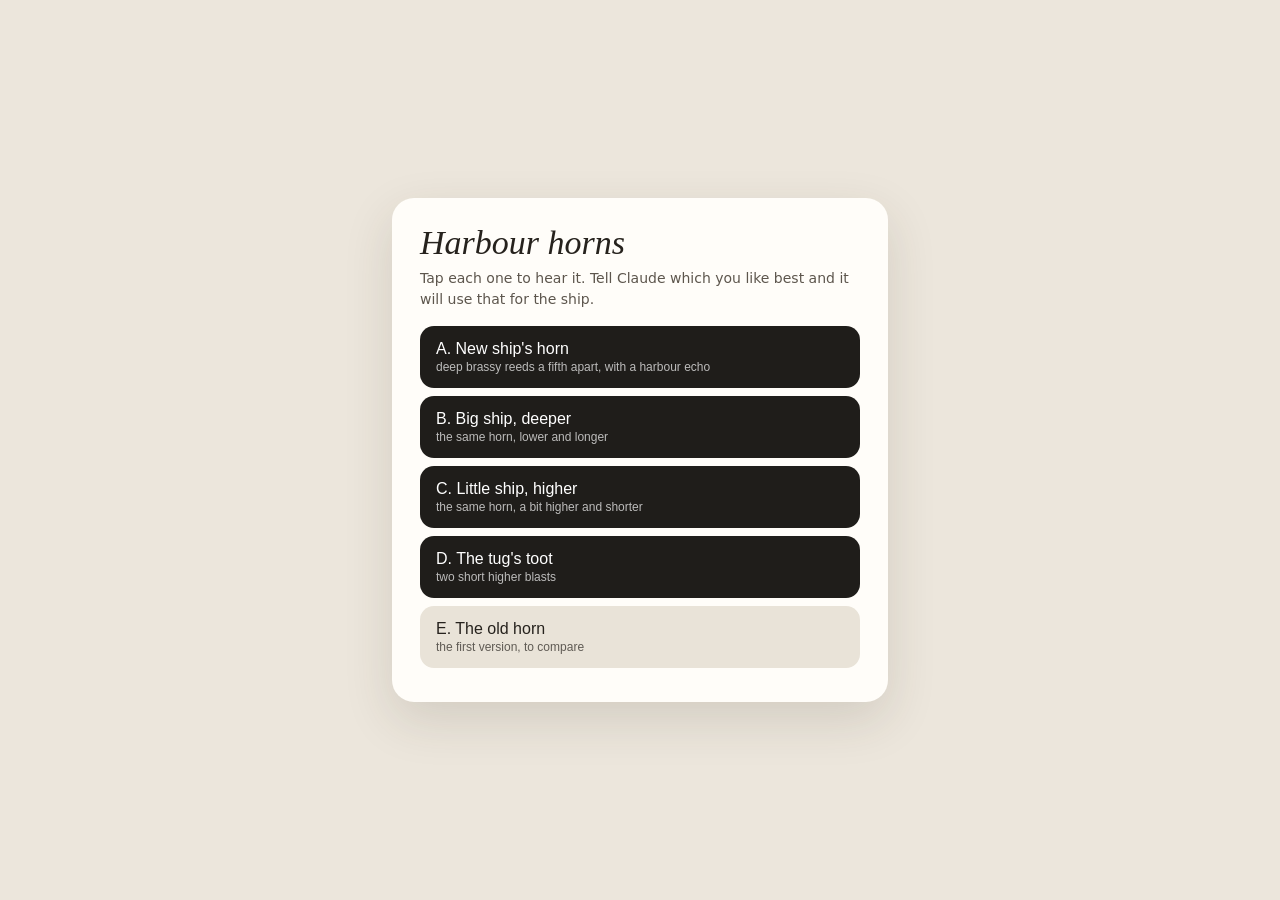
==== dev/horns.html @ f937798f "Fix flickering peg tops (no coplanar faces); a richer ship's horn with a harbour echo, and a horn co" ====
<!doctype html>
<html lang="en-GB"><head><meta charset="utf-8"><meta name="viewport" content="width=device-width,initial-scale=1">
<title>Harbour horns</title>
<style>
body{margin:0;min-height:100vh;display:grid;place-items:center;background:#ece6dc;font-family:system-ui,sans-serif;color:#26221d}
.card{background:#fffdf9;border-radius:22px;padding:26px 28px;box-shadow:0 18px 50px rgba(60,50,35,.14);max-width:440px}
h1{font-family:Georgia,serif;font-style:italic;font-weight:400;font-size:34px;margin:0 0 6px}
p{color:#5d564d;font-size:14px;line-height:1.5;margin:0 0 16px}
button{display:block;width:100%;margin:8px 0;padding:14px 16px;border:0;border-radius:14px;background:#1f1d1a;color:#fff;font-size:16px;text-align:left;cursor:pointer}
button small{display:block;opacity:.7;font-size:12px;margin-top:2px}
button.old{background:#e9e3d8;color:#26221d}
</style></head><body>
<div class="card">
  <h1>Harbour horns</h1>
  <p>Tap each one to hear it. Tell Claude which you like best and it will use that for the ship.</p>
  <button data-h="new">A. New ship's horn<small>deep brassy reeds a fifth apart, with a harbour echo</small></button>
  <button data-h="deep">B. Big ship, deeper<small>the same horn, lower and longer</small></button>
  <button data-h="high">C. Little ship, higher<small>the same horn, a bit higher and shorter</small></button>
  <button data-h="tug">D. The tug's toot<small>two short higher blasts</small></button>
  <button class="old" data-h="old">E. The old horn<small>the first version, to compare</small></button>
</div>
<script type="module">
import { initAudio, ensureAudio, horn, hornOld, toot } from '../js/audio.js';
initAudio();
const play = {
  new: () => horn(2.6),
  deep: () => horn(3.2, { f: 65.4, level: 0.6 }),
  high: () => horn(2.0, { f: 110, level: 0.5 }),
  tug: () => toot(),
  old: () => hornOld(),
};
document.querySelectorAll('[data-h]').forEach(b => b.addEventListener('click', () => {
  const c = ensureAudio();
  const go = () => play[b.dataset.h]();
  if (c && c.state !== 'running') c.resume().then(go); else go();
}));
if (new URLSearchParams(location.search).has('selftest')) {
  const c = ensureAudio();
  (c.state === 'running' ? Promise.resolve() : c.resume()).then(() => {
    for (const k of Object.keys(play)) play[k]();
    console.log('HORNS played all, context', c.state);
    import('./shotkit.js').then(m => setTimeout(m.shotReady, 1500));
  });
}
</script>
</body></html>
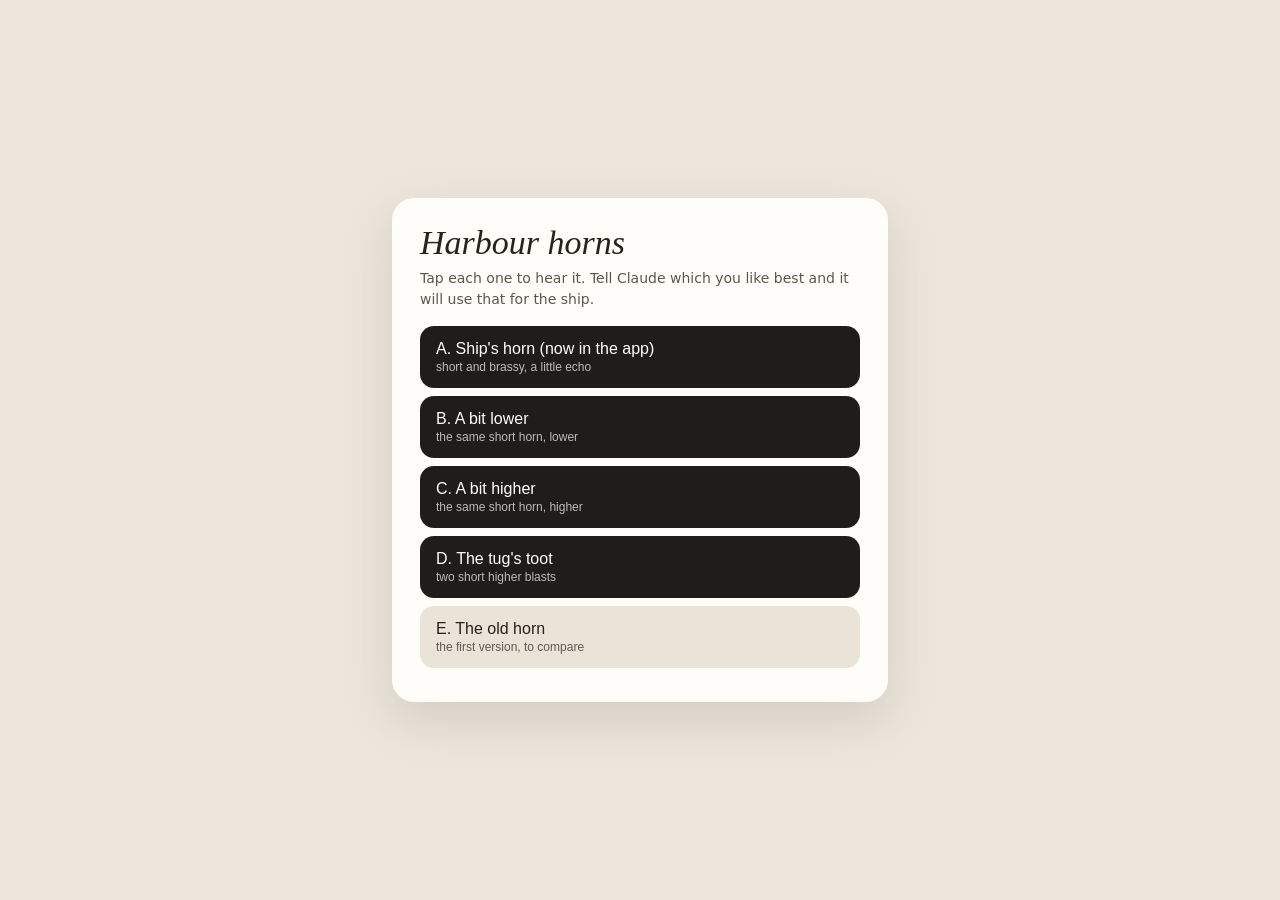
==== commit e4c34d03: "Horn: short (1.4 s), higher (C3 with a fifth above) and much less echo Co-Authored-By: Claude Opus 5" ====
--- a/dev/horns.html
+++ b/dev/horns.html
@@ -13,9 +13,9 @@
 <div class="card">
   <h1>Harbour horns</h1>
   <p>Tap each one to hear it. Tell Claude which you like best and it will use that for the ship.</p>
-  <button data-h="new">A. New ship's horn<small>deep brassy reeds a fifth apart, with a harbour echo</small></button>
-  <button data-h="deep">B. Big ship, deeper<small>the same horn, lower and longer</small></button>
-  <button data-h="high">C. Little ship, higher<small>the same horn, a bit higher and shorter</small></button>
+  <button data-h="new">A. Ship's horn (now in the app)<small>short and brassy, a little echo</small></button>
+  <button data-h="deep">B. A bit lower<small>the same short horn, lower</small></button>
+  <button data-h="high">C. A bit higher<small>the same short horn, higher</small></button>
   <button data-h="tug">D. The tug's toot<small>two short higher blasts</small></button>
   <button class="old" data-h="old">E. The old horn<small>the first version, to compare</small></button>
 </div>
@@ -23,9 +23,9 @@
 import { initAudio, ensureAudio, horn, hornOld, toot } from '../js/audio.js';
 initAudio();
 const play = {
-  new: () => horn(2.6),
-  deep: () => horn(3.2, { f: 65.4, level: 0.6 }),
-  high: () => horn(2.0, { f: 110, level: 0.5 }),
+  new: () => horn(),
+  deep: () => horn(1.4, { f: 98 }),
+  high: () => horn(1.2, { f: 164.8, level: 0.5 }),
   tug: () => toot(),
   old: () => hornOld(),
 };
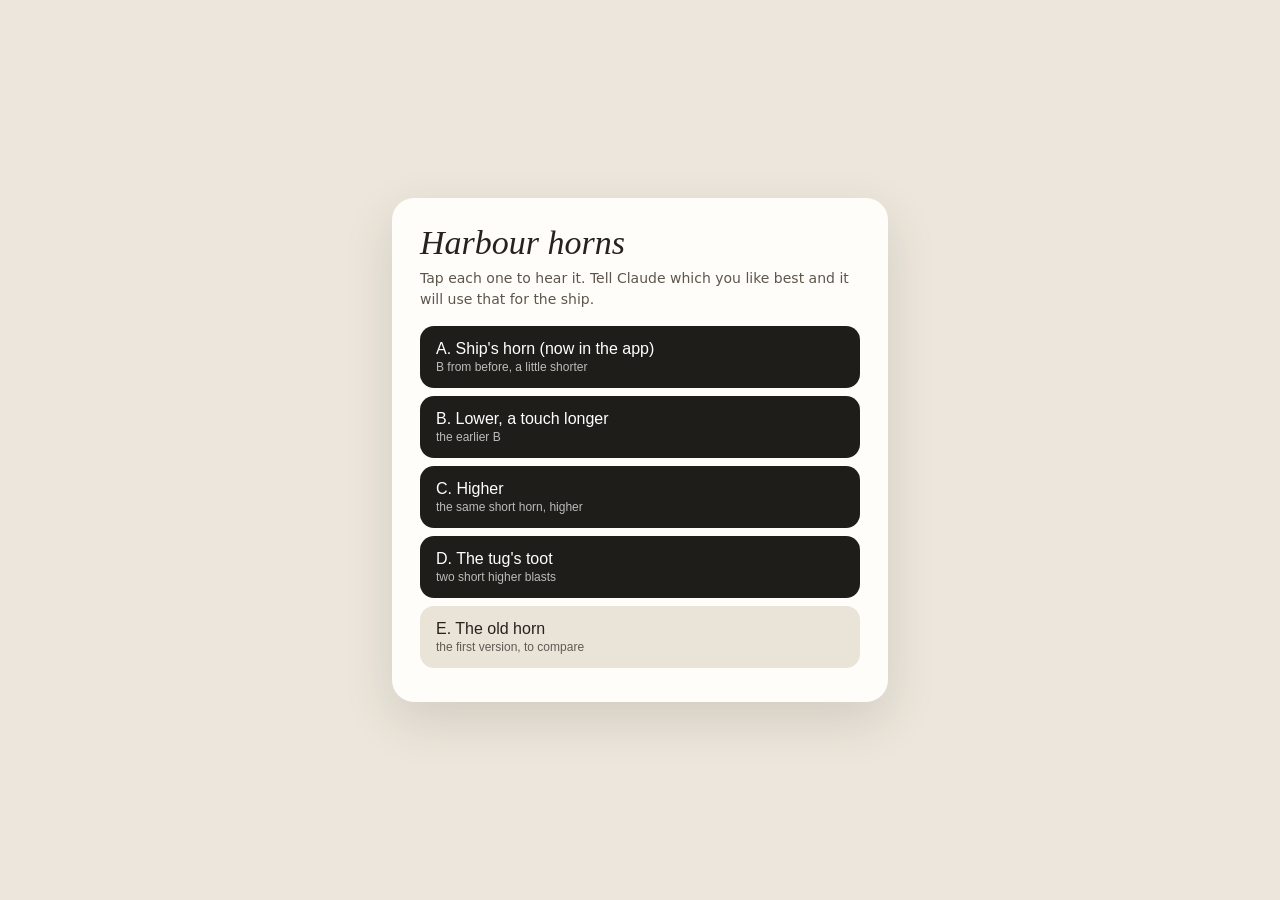
==== commit 638e0181: "Horn: the lower one (G2 with a fifth above), 1.1 s Co-Authored-By: Claude Opus 5.5 <noreply@anthropi" ====
--- a/dev/horns.html
+++ b/dev/horns.html
@@ -13,9 +13,9 @@
 <div class="card">
   <h1>Harbour horns</h1>
   <p>Tap each one to hear it. Tell Claude which you like best and it will use that for the ship.</p>
-  <button data-h="new">A. Ship's horn (now in the app)<small>short and brassy, a little echo</small></button>
-  <button data-h="deep">B. A bit lower<small>the same short horn, lower</small></button>
-  <button data-h="high">C. A bit higher<small>the same short horn, higher</small></button>
+  <button data-h="new">A. Ship's horn (now in the app)<small>B from before, a little shorter</small></button>
+  <button data-h="deep">B. Lower, a touch longer<small>the earlier B</small></button>
+  <button data-h="high">C. Higher<small>the same short horn, higher</small></button>
   <button data-h="tug">D. The tug's toot<small>two short higher blasts</small></button>
   <button class="old" data-h="old">E. The old horn<small>the first version, to compare</small></button>
 </div>
